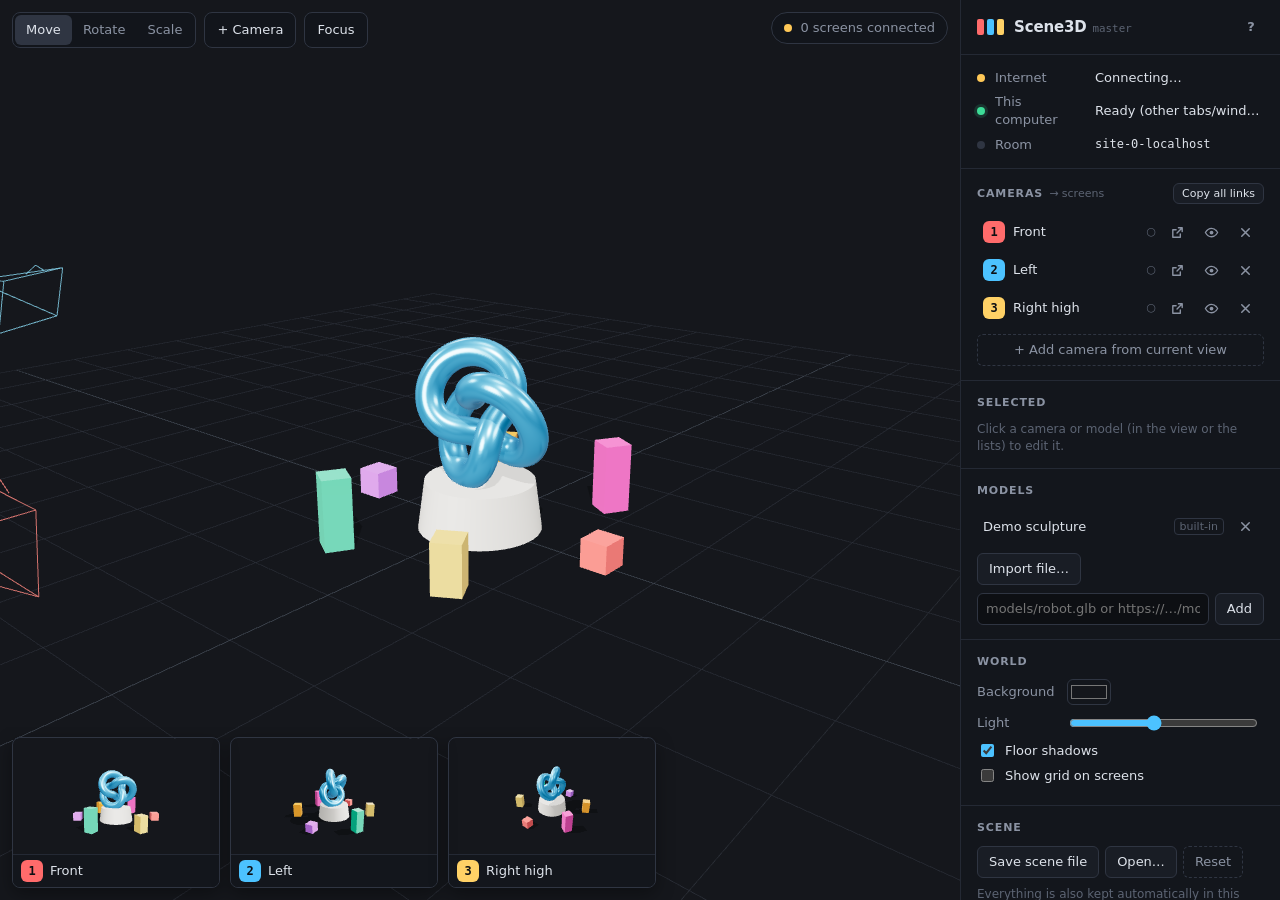
==== index.html @ 7c3342a4 "Add files via upload" ====
<!doctype html>
<html lang="en">
<head>
<meta charset="utf-8">
<meta name="viewport" content="width=device-width, initial-scale=1">
<title>Scene3D · Master</title>
<script>
  // Works out where the site lives (e.g. /scene3d/) so every path below is right.
  (function () {
    var segs = location.pathname.split('/');
    if (segs[segs.length - 1] === '') segs.pop();
    if (/\.html?$/i.test(segs[segs.length - 1] || '')) segs.pop();
    var base = segs.join('/') + '/';
    window.S3D = { base: base, screen: null };
    var im = document.createElement('script');
    im.type = 'importmap';
    im.textContent = JSON.stringify({ imports: { three: base + 'lib/three/three.module.js', 'three/addons/': base + 'lib/three/addons/' } });
    document.currentScript.after(im);
    var css = document.createElement('link');
    css.rel = 'stylesheet'; css.href = base + 'css/master.css';
    document.head.appendChild(css);
  })();
</script>
<script type="module">import(window.S3D.base + 'js/master.js');</script>
</head>
<body>
<div id="app">
  <main id="stage">
    <canvas id="c"></canvas>
    <div id="pilotFrame" hidden></div>

    <div id="toolbar">
      <div class="seg">
        <button data-mode="translate" title="Move (W)">Move</button>
        <button data-mode="rotate" title="Rotate (E)">Rotate</button>
        <button data-mode="scale" title="Scale (R) — models only">Scale</button>
      </div>
      <button class="tb" id="addCam" title="Add a camera where you are looking now (C)">+ Camera</button>
      <button class="tb" id="focus" title="Center the view on the selection (F)">Focus</button>
    </div>
    <div id="chip"></div>

    <div id="pilotBanner" hidden>
      Looking through <b id="pilotName"></b> — drag to aim, right-drag to slide, scroll to move
      <button id="exitPilot">Done (Esc)</button>
    </div>

    <div id="previews" hidden></div>
    <div id="dropHint" hidden><div>Drop to import<small>.glb .gltf .fbx .obj .stl .ply — folders and texture files too</small></div></div>
  </main>

  <aside id="panel">
    <header class="brand">
      <div class="logo"><span></span><span></span><span></span></div>
      <div class="brand-text"><b>Scene3D</b><small>master</small></div>
      <button class="ib help" id="helpBtn" title="How it works">?</button>
    </header>

    <section id="status" class="status"></section>

    <section>
      <h3>Cameras <span class="sub">→ screens</span><button class="btn small right" id="copyLinks">Copy all links</button></h3>
      <div id="camList" class="list"></div>
      <div id="orphans"></div>
      <button class="btn wide ghost" id="addCam2">+ Add camera from current view</button>
    </section>

    <section>
      <h3>Selected</h3>
      <div id="props"></div>
    </section>

    <section>
      <h3>Models</h3>
      <div id="objList" class="list"></div>
      <div class="btns">
        <button class="btn" id="importBtn">Import file…</button>
        <input type="file" id="fileInput" multiple hidden accept=".glb,.gltf,.fbx,.obj,.mtl,.stl,.ply,.bin,.png,.jpg,.jpeg,.webp,.ktx2,.tga">
      </div>
      <form id="urlForm" class="urlform">
        <input id="urlInput" placeholder="models/robot.glb or https://…/model.glb" autocomplete="off">
        <button class="btn">Add</button>
      </form>
      <div id="siteModels" hidden>
        <div class="minor">In this site’s models/ folder</div>
        <div id="siteModelList" class="chips"></div>
      </div>
    </section>

    <section>
      <h3>World</h3>
      <label class="field"><span>Background</span><input type="color" id="wBg" value="#15171c"></label>
      <label class="field"><span>Light</span><input type="range" id="wLight" min="0.2" max="2" step="0.05" value="1"></label>
      <label class="check"><input type="checkbox" id="wFloor" checked> Floor shadows</label>
      <label class="check"><input type="checkbox" id="wGrid"> Show grid on screens</label>
    </section>

    <section>
      <h3>Scene</h3>
      <div class="btns">
        <button class="btn" id="saveScene">Save scene file</button>
        <button class="btn" id="openScene">Open…</button>
        <button class="btn ghost" id="resetScene">Reset</button>
        <input type="file" id="sceneInput" hidden accept=".json,application/json">
      </div>
      <div class="minor">Everything is also kept automatically in this browser.</div>
    </section>
  </aside>
</div>

<div id="help" hidden>
  <div class="help-card">
    <button class="ib close" data-close>×</button>
    <h2>How Scene3D works</h2>
    <p>This page is the <b>master</b>. It holds the 3D scene. Every camera you add here is a <b>screen</b>: open its link on any browser and it shows exactly what that camera sees, in 16:9.</p>
    <ul>
      <li><b>Same computer</b> (other tabs or windows of this browser): connects instantly, no internet needed.</li>
      <li><b>Other computers</b>: connect over the internet through the room name shown in the panel.</li>
      <li>Screens draw the scene themselves; the master only sends positions, so they stay sharp and smooth.</li>
    </ul>
    <h3>Mouse</h3>
    <p>Left-drag orbit · right-drag pan · scroll zoom · click to select · double-click a preview to look through it.</p>
    <h3>Keys</h3>
    <div class="keys">
      <span><kbd>W</kbd> move</span><span><kbd>E</kbd> rotate</span><span><kbd>R</kbd> scale</span>
      <span><kbd>C</kbd> add camera</span><span><kbd>F</kbd> focus</span><span><kbd>1</kbd>–<kbd>9</kbd> look through camera</span>
      <span><kbd>Esc</kbd> stop / deselect</span><span><kbd>Del</kbd> delete selected</span>
    </div>
    <h3>On a screen page</h3>
    <p>Double-click or press <kbd>F</kbd> for fullscreen. Add <code>?fit=window</code> to fill a non-16:9 display.</p>
  </div>
</div>

<div id="toasts"></div>
</body>
</html>
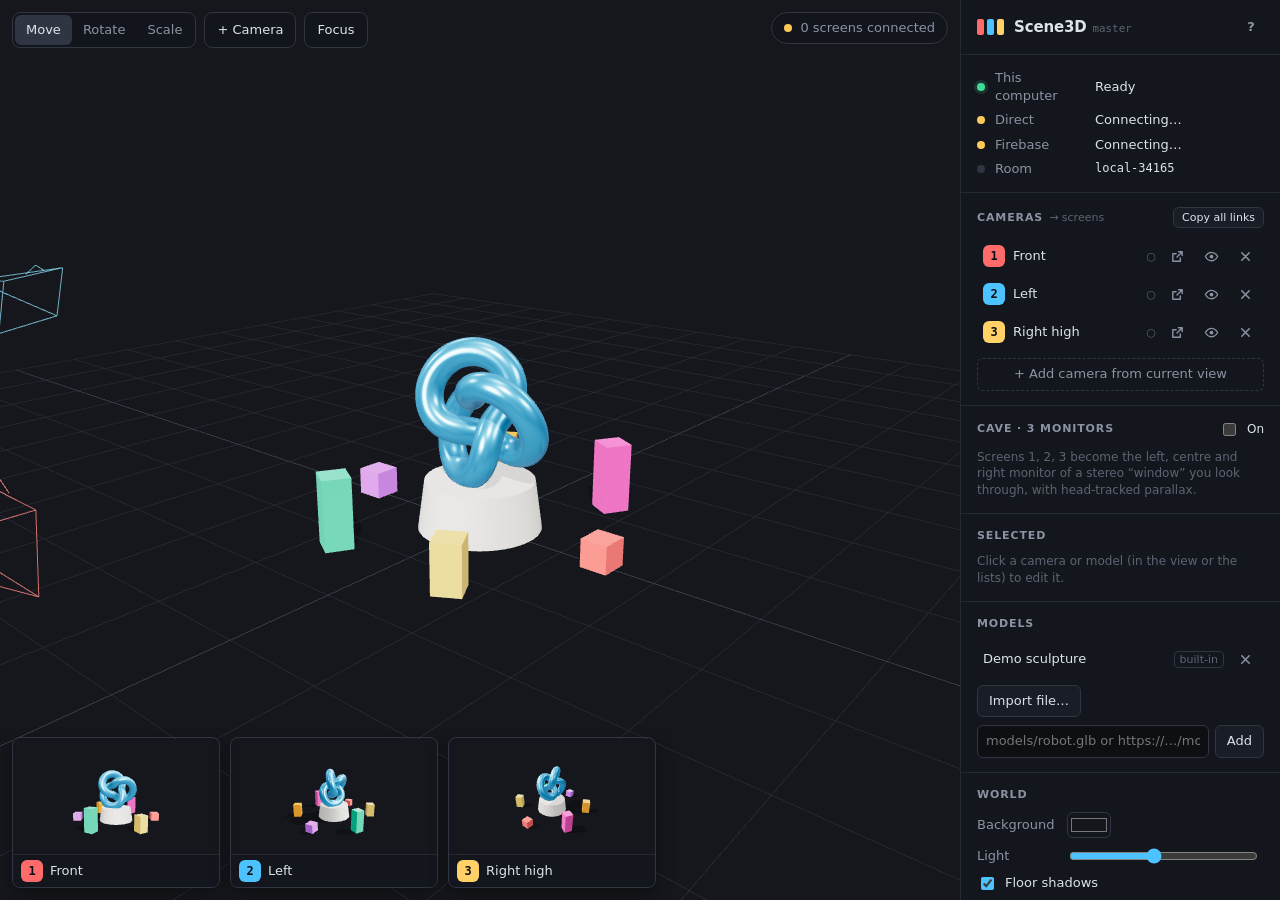
==== commit c6264821: "Add files via upload" ====
--- a/index.html
+++ b/index.html
@@ -65,6 +65,41 @@
       <button class="btn wide ghost" id="addCam2">+ Add camera from current view</button>
     </section>
 
+    <section id="caveSec">
+      <h3>CAVE · 3 monitors <label class="check right toggle"><input type="checkbox" id="cvOn"> On</label></h3>
+      <div class="hint" id="cvIntro">Screens 1, 2, 3 become the left, centre and right monitor of a stereo “window” you look through, with head-tracked parallax.</div>
+      <div id="cvBody" hidden>
+        <label class="field"><span>3D format</span><select id="cvStereo"></select></label>
+        <label class="check"><input type="checkbox" id="cvSwap"> Swap left/right eye <span class="minor-inline">(if depth looks inside-out)</span></label>
+        <div class="grid2">
+          <label class="field2"><span>Monitor size</span><input id="cvDiag" type="number" min="10" max="120" step="0.5"><em>inch</em></label>
+          <label class="field2"><span>Angle between</span><input id="cvAngle" type="number" min="90" max="180" step="1"><em>°</em></label>
+          <label class="field2"><span>Bezel</span><input id="cvBezel" type="number" min="0" max="10" step="0.1"><em>cm</em></label>
+          <label class="field2"><span>Eye distance</span><input id="cvDist" type="number" min="20" max="300" step="1"><em>cm</em></label>
+          <label class="field2"><span>Eye separation</span><input id="cvIpd" type="number" min="40" max="80" step="0.5"><em>mm</em></label>
+          <label class="field2"><span>Aspect</span><select id="cvAspect"><option value="16:9">16:9</option><option value="16:10">16:10</option><option value="21:9">21:9</option><option value="4:3">4:3</option></select></label>
+        </div>
+        <label class="field"><span>World scale</span><input id="cvScale" type="range" min="-2" max="2" step="0.01"><output id="cvScaleOut" class="mono"></output></label>
+        <div class="btns">
+          <button class="btn" id="cvSelect">Select rig</button>
+          <button class="btn" id="cvPlace">Put rig at my view</button>
+        </div>
+        <div class="minor">Head</div>
+        <div class="seg seg-small" id="cvHeadMode">
+          <button data-hm="fixed">Fixed</button><button data-hm="mouse">Mouse</button><button data-hm="webcam">Webcam</button>
+        </div>
+        <div id="cvPad" class="pad" hidden title="Drag to move your virtual head; scroll to move closer/further"><span class="pad-dot"></span><span class="pad-label">drag · scroll = distance</span></div>
+        <div id="cvCam" hidden>
+          <div class="camview"><video id="cvVideo" muted playsinline></video><span class="cam-dot" hidden></span></div>
+          <label class="field"><span>Webcam FOV</span><input id="cvCamFov" type="range" min="40" max="100" step="1"><output id="cvCamFovOut" class="mono"></output></label>
+          <label class="field"><span>Smoothing</span><input id="cvSmooth" type="range" min="0" max="1" step="0.05"></label>
+          <label class="field"><span>Depth adjust</span><input id="cvDepth" type="range" min="0.6" max="1.4" step="0.01"><output id="cvDepthOut" class="mono"></output></label>
+        </div>
+        <div class="minor mono" id="cvHeadOut"></div>
+        <div class="minor">Tip: on a screen page press <kbd>T</kbd> to track your head from that window instead, and <kbd>S</kbd> to swap eyes on just that screen.</div>
+      </div>
+    </section>
+
     <section>
       <h3>Selected</h3>
       <div id="props"></div>
@@ -128,6 +163,8 @@
     </div>
     <h3>On a screen page</h3>
     <p>Double-click or press <kbd>F</kbd> for fullscreen. Add <code>?fit=window</code> to fill a non-16:9 display.</p>
+    <h3>CAVE mode</h3>
+    <p>Turn on <b>CAVE · 3 monitors</b>: screens 1, 2, 3 become the left, centre and right monitor of a stereo window with head-tracked parallax. On a screen page, <kbd>T</kbd> starts webcam head tracking from that window and <kbd>S</kbd> swaps the eyes for that screen.</p>
   </div>
 </div>
 
